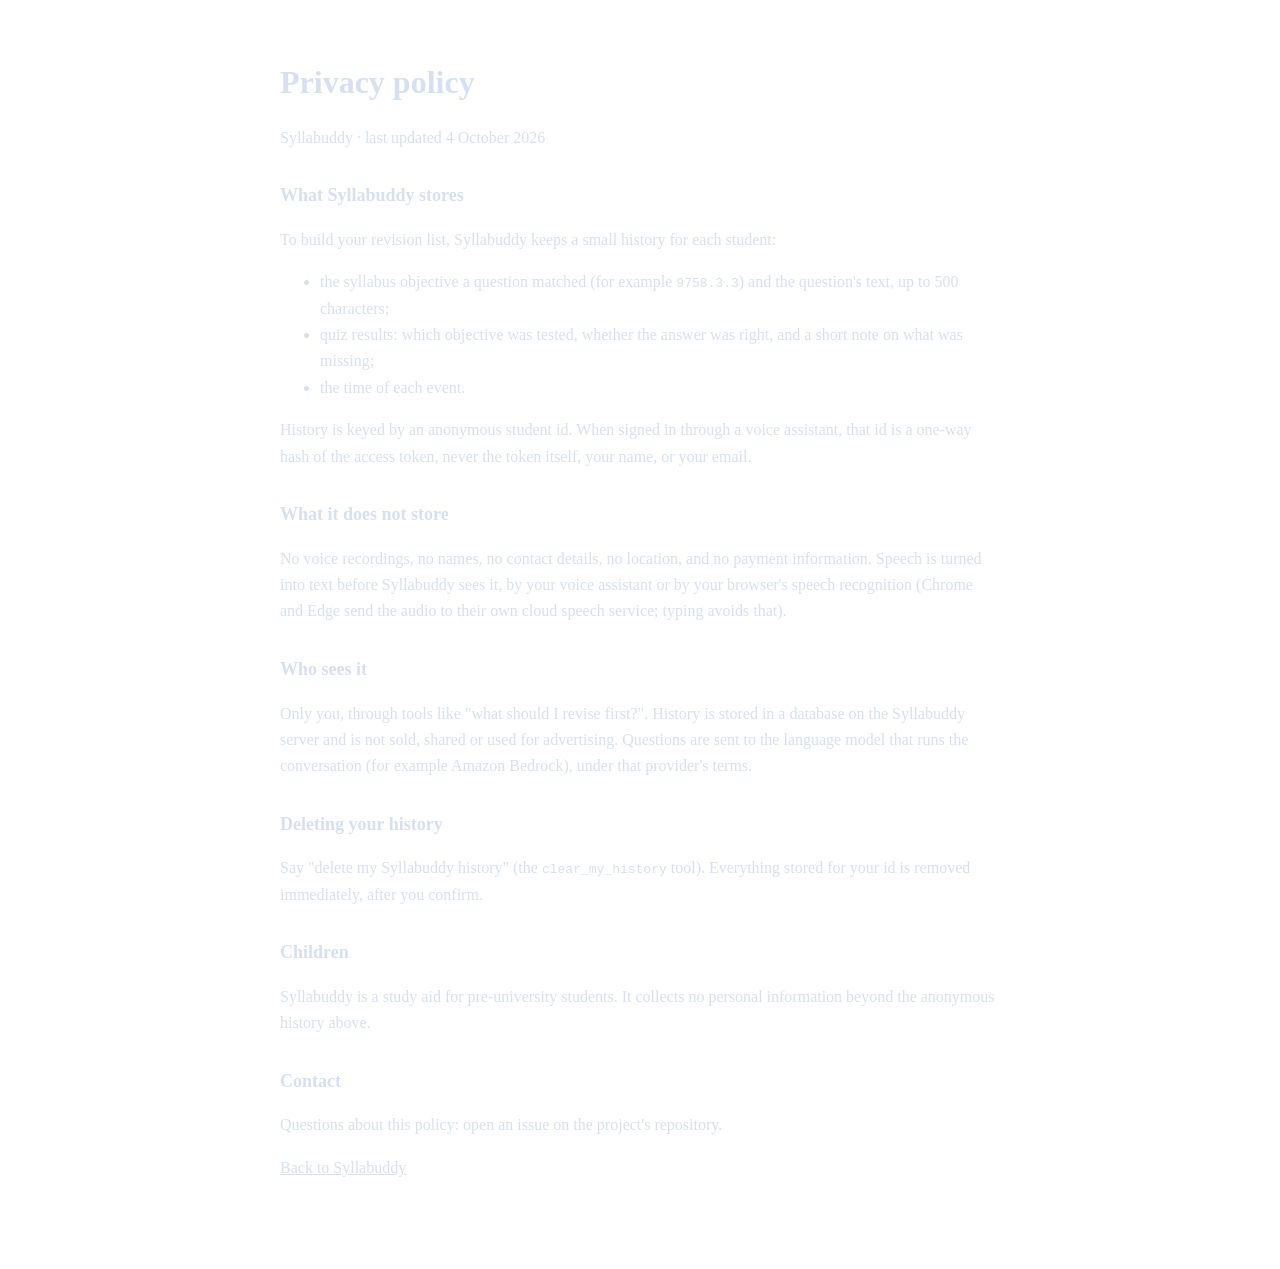
==== assistant/web/privacy.html @ 5a5853e4 "clear_my_history tool, privacy/terms pages, Alexa+ add-on manifest and icons; fix test-server pipe d" ====
<!doctype html>
<html lang="en">
<head>
<meta charset="utf-8">
<meta name="viewport" content="width=device-width, initial-scale=1">
<title>Syllabuddy privacy policy</title>
<link rel="stylesheet" href="/static/styles.css">
<style>
  .doc { max-width: 720px; margin: 0 auto; padding: 48px 20px 64px; line-height: 1.65; color: #d7e0f0; }
  .doc h1 { color: var(--ink); margin: 0 0 6px; } .doc h2 { color: var(--ink); font-size: 18px; margin-top: 30px; }
  .doc .muted { color: var(--muted); } .doc a { color: var(--cyan); }
</style>
</head>
<body>
<main class="doc">
  <h1>Privacy policy</h1>
  <p class="muted">Syllabuddy · last updated 4 October 2026</p>

  <h2>What Syllabuddy stores</h2>
  <p>To build your revision list, Syllabuddy keeps a small history for each student:</p>
  <ul>
    <li>the syllabus objective a question matched (for example <code>9758.3.3</code>) and the question's text, up to 500 characters;</li>
    <li>quiz results: which objective was tested, whether the answer was right, and a short note on what was missing;</li>
    <li>the time of each event.</li>
  </ul>
  <p>History is keyed by an anonymous student id. When signed in through a voice assistant, that id is a one-way hash of the access token, never the token itself, your name, or your email.</p>

  <h2>What it does not store</h2>
  <p>No voice recordings, no names, no contact details, no location, and no payment information. Speech is turned into text before Syllabuddy sees it, by your voice assistant or by your browser's speech recognition (Chrome and Edge send the audio to their own cloud speech service; typing avoids that).</p>

  <h2>Who sees it</h2>
  <p>Only you, through tools like "what should I revise first?". History is stored in a database on the Syllabuddy server and is not sold, shared or used for advertising. Questions are sent to the language model that runs the conversation (for example Amazon Bedrock), under that provider's terms.</p>

  <h2>Deleting your history</h2>
  <p>Say "delete my Syllabuddy history" (the <code>clear_my_history</code> tool). Everything stored for your id is removed immediately, after you confirm.</p>

  <h2>Children</h2>
  <p>Syllabuddy is a study aid for pre-university students. It collects no personal information beyond the anonymous history above.</p>

  <h2>Contact</h2>
  <p>Questions about this policy: open an issue on the project's repository.</p>
  <p><a href="/">Back to Syllabuddy</a></p>
</main>
</body>
</html>
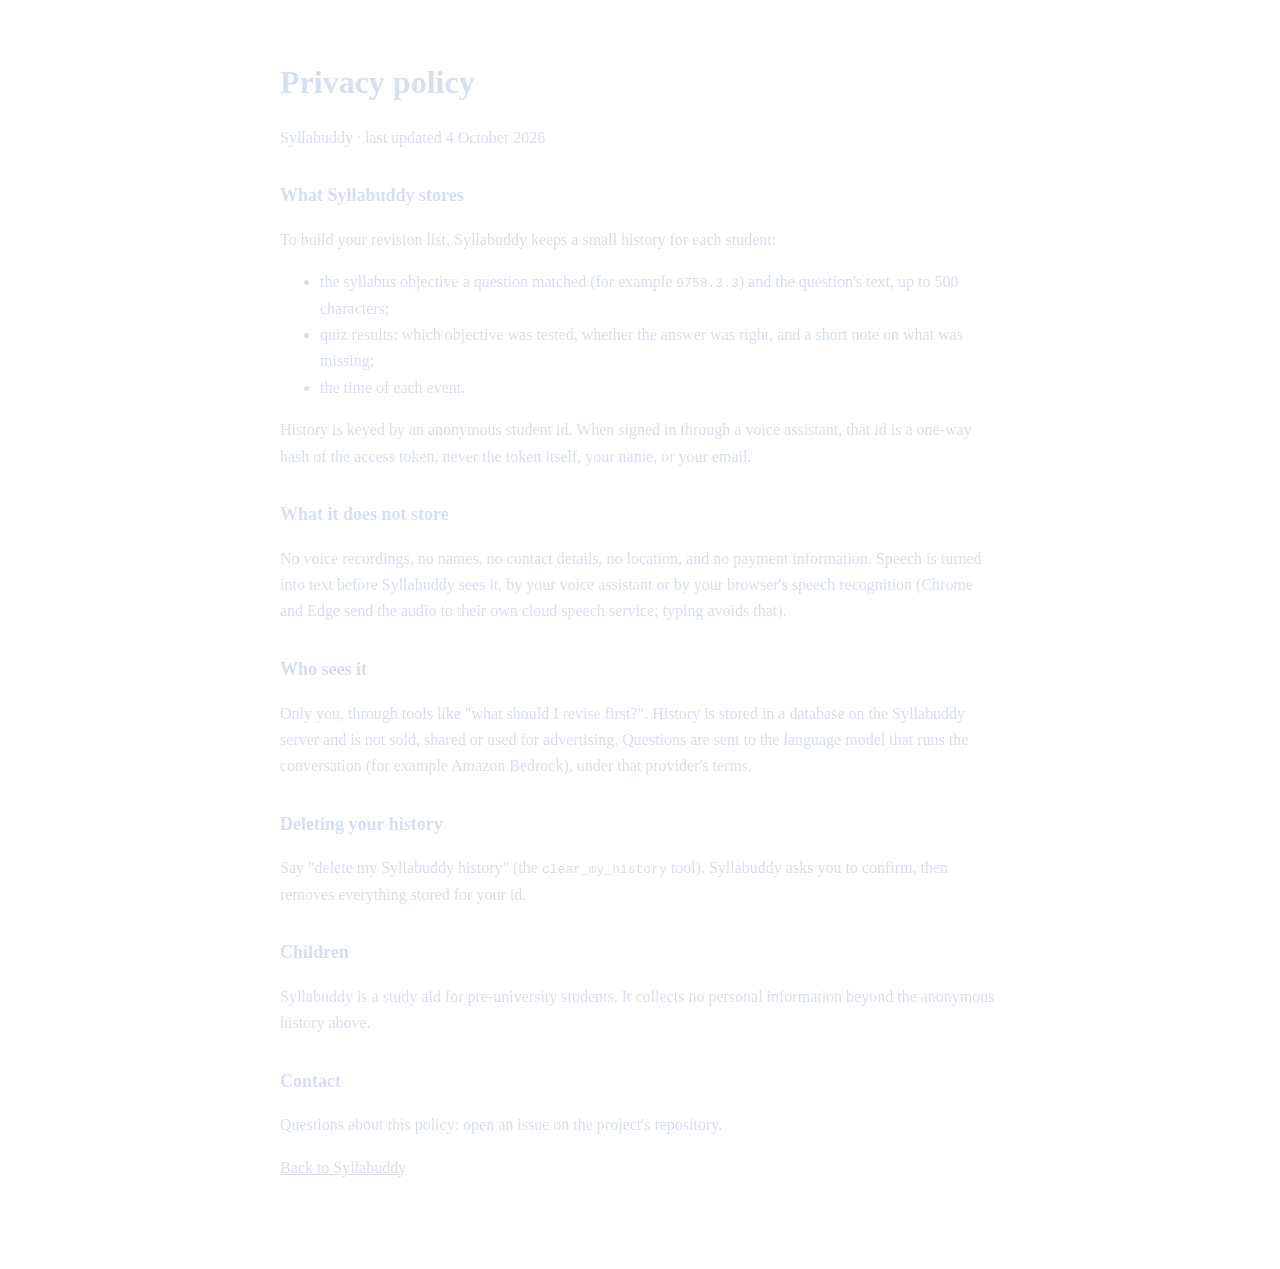
==== commit ad7a60e5: "Server-enforced two-step confirmation for clear_my_history Live testing showed the model passing con" ====
--- a/assistant/web/privacy.html
+++ b/assistant/web/privacy.html
@@ -32,7 +32,7 @@
   <p>Only you, through tools like "what should I revise first?". History is stored in a database on the Syllabuddy server and is not sold, shared or used for advertising. Questions are sent to the language model that runs the conversation (for example Amazon Bedrock), under that provider's terms.</p>
 
   <h2>Deleting your history</h2>
-  <p>Say "delete my Syllabuddy history" (the <code>clear_my_history</code> tool). Everything stored for your id is removed immediately, after you confirm.</p>
+  <p>Say "delete my Syllabuddy history" (the <code>clear_my_history</code> tool). Syllabuddy asks you to confirm, then removes everything stored for your id.</p>
 
   <h2>Children</h2>
   <p>Syllabuddy is a study aid for pre-university students. It collects no personal information beyond the anonymous history above.</p>
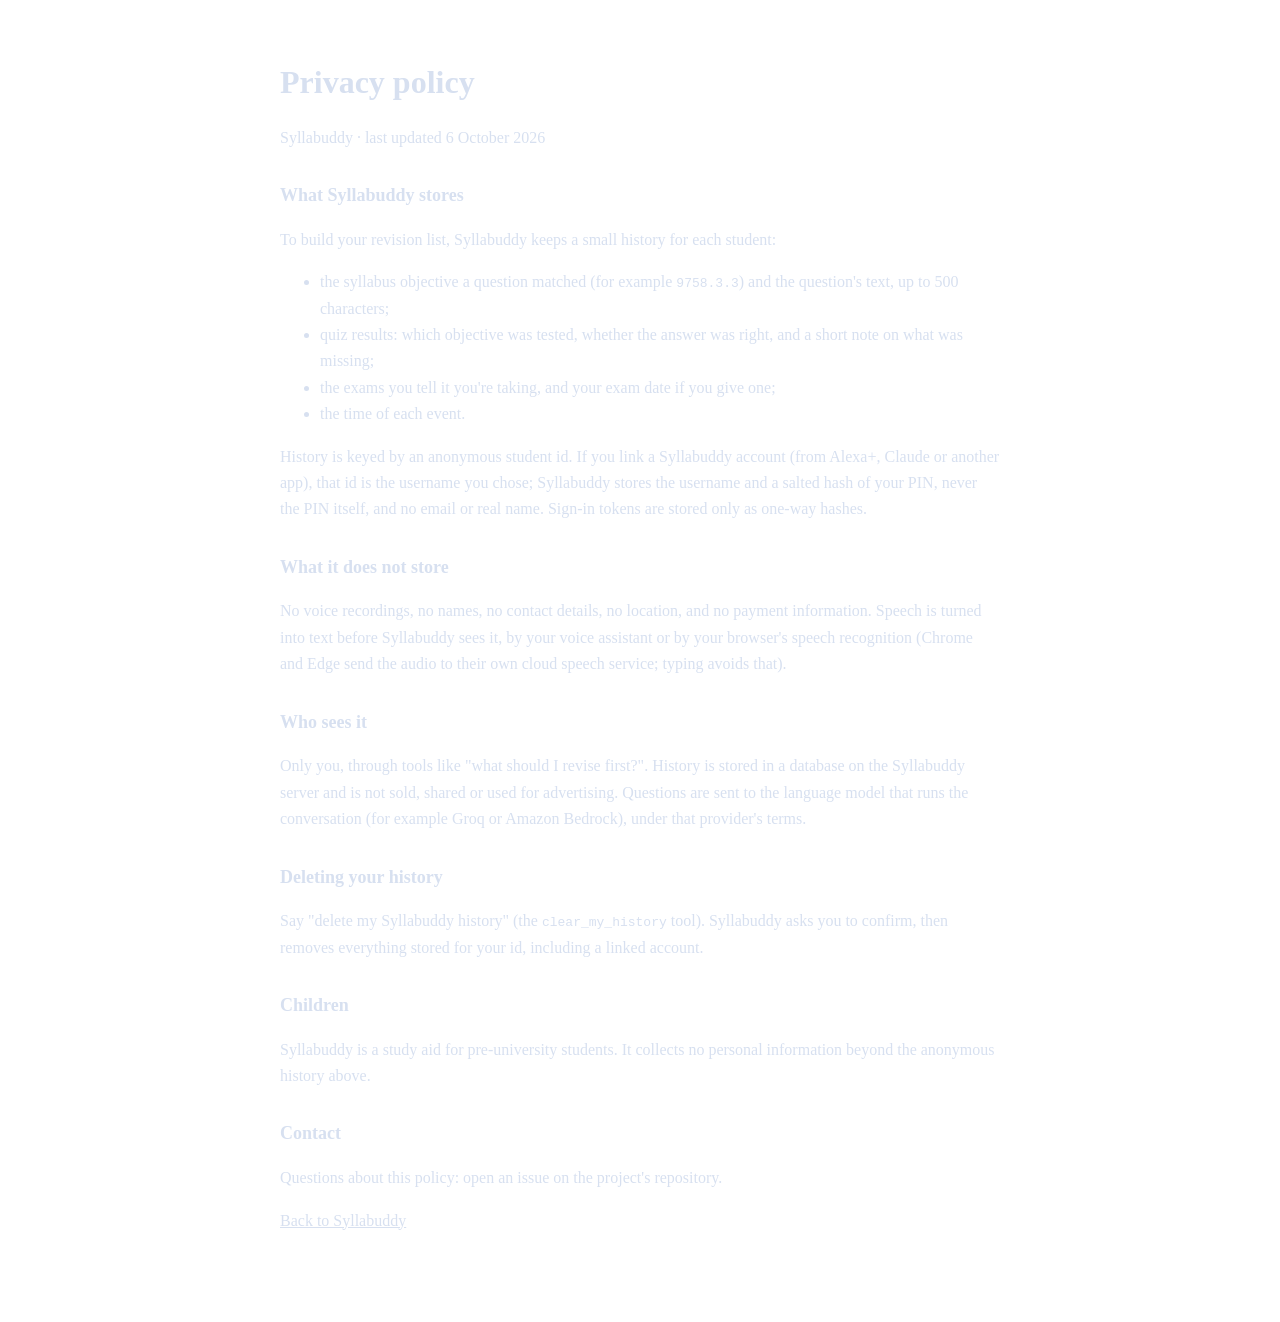
==== commit dcbfc557: "OAuth 2.1 account linking, one-port deployment for Hugging Face Spaces, submission polish - Account " ====
--- a/assistant/web/privacy.html
+++ b/assistant/web/privacy.html
@@ -14,25 +14,26 @@
 <body>
 <main class="doc">
   <h1>Privacy policy</h1>
-  <p class="muted">Syllabuddy · last updated 4 October 2026</p>
+  <p class="muted">Syllabuddy · last updated 6 October 2026</p>
 
   <h2>What Syllabuddy stores</h2>
   <p>To build your revision list, Syllabuddy keeps a small history for each student:</p>
   <ul>
     <li>the syllabus objective a question matched (for example <code>9758.3.3</code>) and the question's text, up to 500 characters;</li>
     <li>quiz results: which objective was tested, whether the answer was right, and a short note on what was missing;</li>
+    <li>the exams you tell it you're taking, and your exam date if you give one;</li>
     <li>the time of each event.</li>
   </ul>
-  <p>History is keyed by an anonymous student id. When signed in through a voice assistant, that id is a one-way hash of the access token, never the token itself, your name, or your email.</p>
+  <p>History is keyed by an anonymous student id. If you link a Syllabuddy account (from Alexa+, Claude or another app), that id is the username you chose; Syllabuddy stores the username and a salted hash of your PIN, never the PIN itself, and no email or real name. Sign-in tokens are stored only as one-way hashes.</p>
 
   <h2>What it does not store</h2>
   <p>No voice recordings, no names, no contact details, no location, and no payment information. Speech is turned into text before Syllabuddy sees it, by your voice assistant or by your browser's speech recognition (Chrome and Edge send the audio to their own cloud speech service; typing avoids that).</p>
 
   <h2>Who sees it</h2>
-  <p>Only you, through tools like "what should I revise first?". History is stored in a database on the Syllabuddy server and is not sold, shared or used for advertising. Questions are sent to the language model that runs the conversation (for example Amazon Bedrock), under that provider's terms.</p>
+  <p>Only you, through tools like "what should I revise first?". History is stored in a database on the Syllabuddy server and is not sold, shared or used for advertising. Questions are sent to the language model that runs the conversation (for example Groq or Amazon Bedrock), under that provider's terms.</p>
 
   <h2>Deleting your history</h2>
-  <p>Say "delete my Syllabuddy history" (the <code>clear_my_history</code> tool). Syllabuddy asks you to confirm, then removes everything stored for your id.</p>
+  <p>Say "delete my Syllabuddy history" (the <code>clear_my_history</code> tool). Syllabuddy asks you to confirm, then removes everything stored for your id, including a linked account.</p>
 
   <h2>Children</h2>
   <p>Syllabuddy is a study aid for pre-university students. It collects no personal information beyond the anonymous history above.</p>
